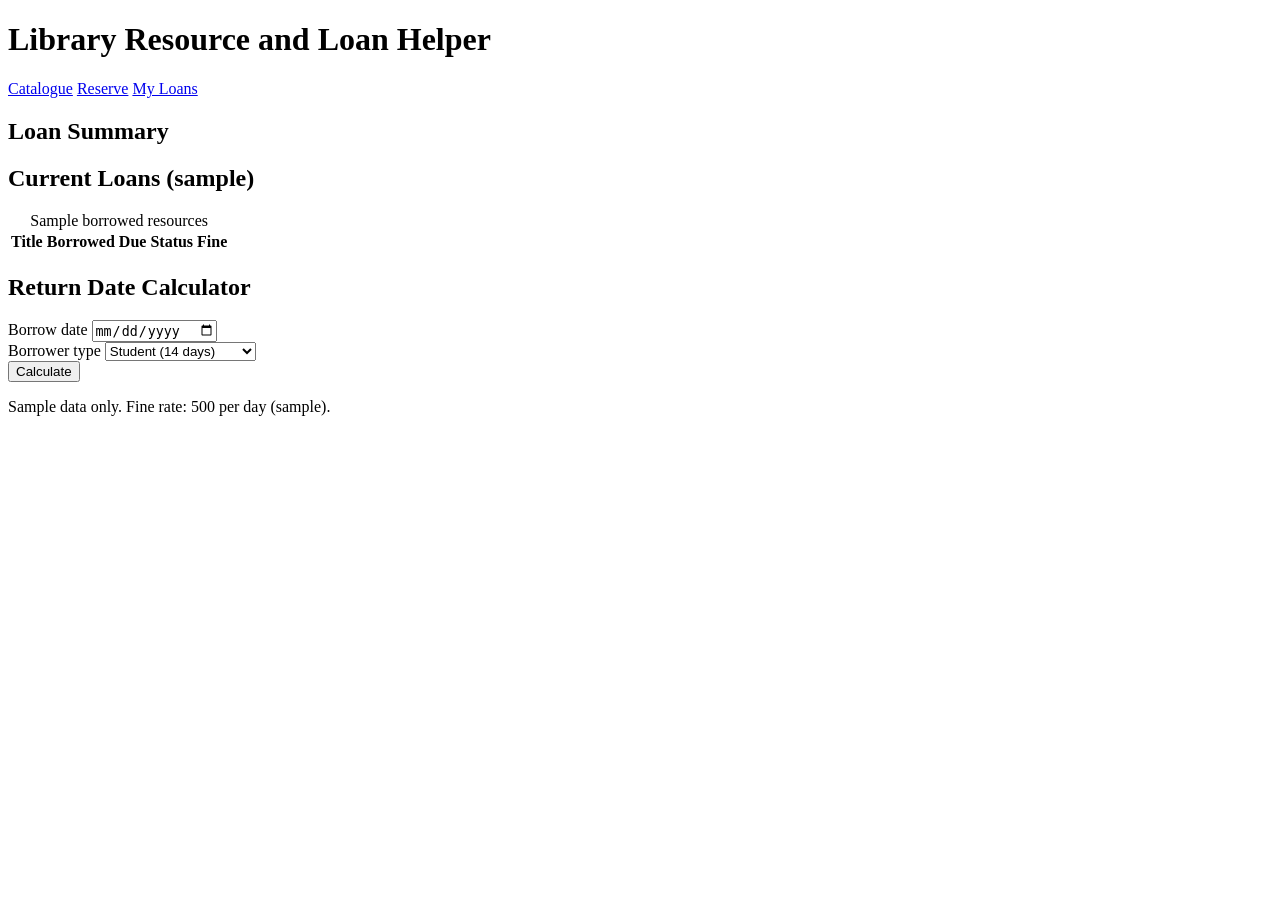
==== loans.html @ 86d77191 "Add files via upload" ====
<!DOCTYPE html>
<html lang="en">
<head>
  <meta charset="UTF-8">
  <meta name="viewport" content="width=device-width, initial-scale=1.0">
  <title>My Loans | Library Helper</title>
  <link rel="stylesheet" href="css/style.css">
</head>
<body>

  <header class="site-header">
    <h1>Library Resource and Loan Helper</h1>
    <nav aria-label="Main navigation">
      <a href="index.html">Catalogue</a>
      <a href="reserve.html">Reserve</a>
      <a href="loans.html" aria-current="page">My Loans</a>
    </nav>
  </header>

  <main>
    <section aria-labelledby="summary-heading">
      <h2 id="summary-heading">Loan Summary</h2>
      <p id="loanSummary" aria-live="polite"></p>
    </section>

    <section aria-labelledby="loans-heading">
      <h2 id="loans-heading">Current Loans (sample)</h2>
      <div class="table-wrap">
        <table>
          <caption>Sample borrowed resources</caption>
          <thead>
            <tr>
              <th scope="col">Title</th>
              <th scope="col">Borrowed</th>
              <th scope="col">Due</th>
              <th scope="col">Status</th>
              <th scope="col">Fine</th>
            </tr>
          </thead>
          <tbody id="loanTable"></tbody>
        </table>
      </div>
    </section>

    <section aria-labelledby="calc-heading">
      <h2 id="calc-heading">Return Date Calculator</h2>
      <form id="calcForm" novalidate>
        <div class="form-group">
          <label for="borrowDate">Borrow date</label>
          <input type="date" id="borrowDate">
        </div>
        <div class="form-group">
          <label for="userGroup">Borrower type</label>
          <select id="userGroup">
            <option value="14">Student (14 days)</option>
            <option value="30">Lecturer (30 days)</option>
            <option value="21">Library staff (21 days)</option>
          </select>
        </div>
        <button type="submit" class="btn">Calculate</button>
      </form>
      <div id="calcResult" role="status" aria-live="polite" hidden></div>
    </section>
  </main>

  <footer><p>Sample data only. Fine rate: 500 per day (sample).</p></footer>

  <script src="js/data.js"></script>
  <script src="js/loans.js"></script>
</body>
</html>
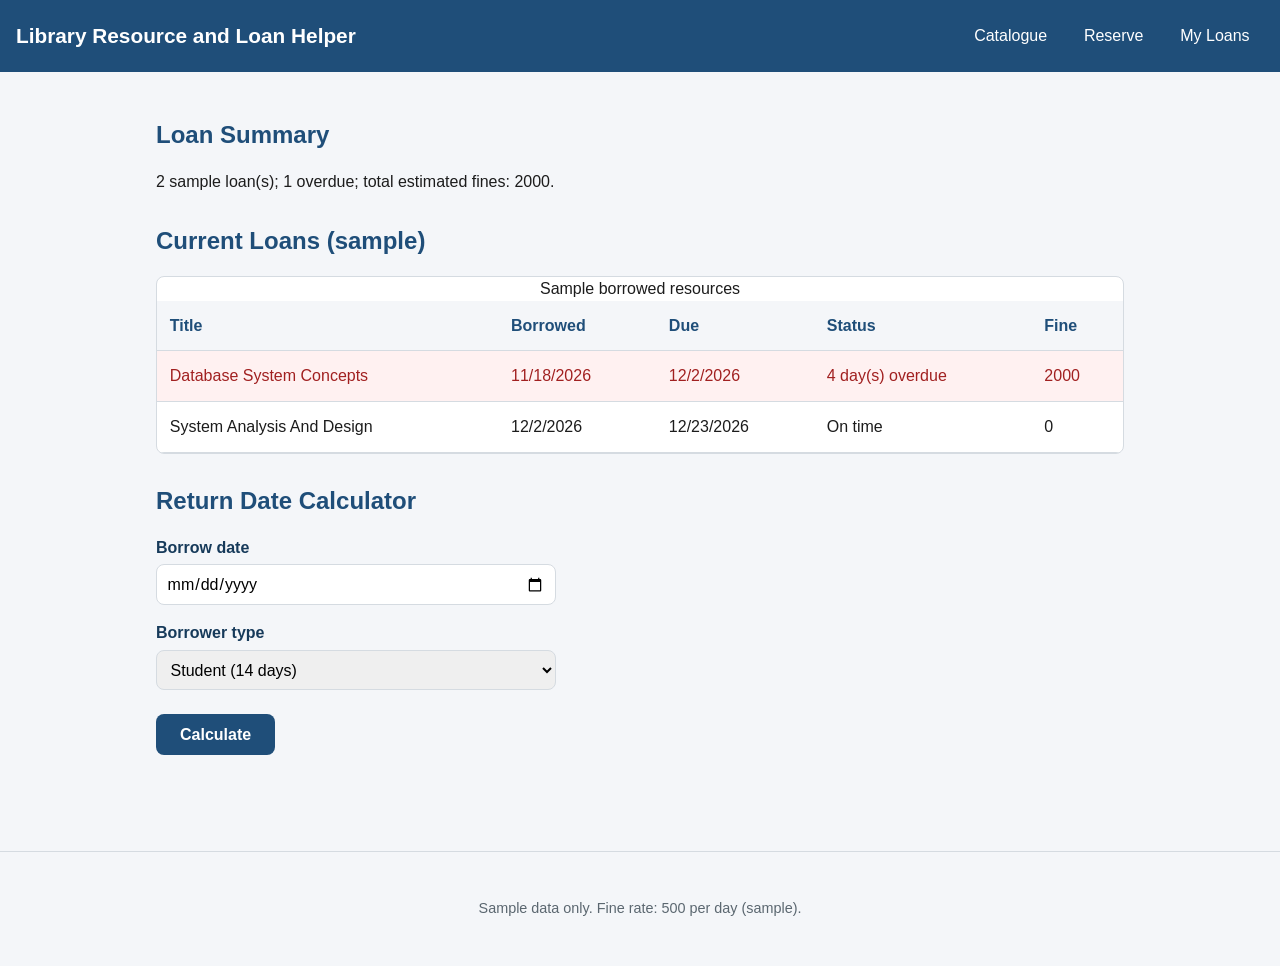
==== commit bff4b6b4: "finished project" ====
--- a/loans.html
+++ b/loans.html
@@ -1,71 +1,71 @@
-<!DOCTYPE html>
-<html lang="en">
-<head>
-  <meta charset="UTF-8">
-  <meta name="viewport" content="width=device-width, initial-scale=1.0">
-  <title>My Loans | Library Helper</title>
-  <link rel="stylesheet" href="css/style.css">
-</head>
-<body>
-
-  <header class="site-header">
-    <h1>Library Resource and Loan Helper</h1>
-    <nav aria-label="Main navigation">
-      <a href="index.html">Catalogue</a>
-      <a href="reserve.html">Reserve</a>
-      <a href="loans.html" aria-current="page">My Loans</a>
-    </nav>
-  </header>
-
-  <main>
-    <section aria-labelledby="summary-heading">
-      <h2 id="summary-heading">Loan Summary</h2>
-      <p id="loanSummary" aria-live="polite"></p>
-    </section>
-
-    <section aria-labelledby="loans-heading">
-      <h2 id="loans-heading">Current Loans (sample)</h2>
-      <div class="table-wrap">
-        <table>
-          <caption>Sample borrowed resources</caption>
-          <thead>
-            <tr>
-              <th scope="col">Title</th>
-              <th scope="col">Borrowed</th>
-              <th scope="col">Due</th>
-              <th scope="col">Status</th>
-              <th scope="col">Fine</th>
-            </tr>
-          </thead>
-          <tbody id="loanTable"></tbody>
-        </table>
-      </div>
-    </section>
-
-    <section aria-labelledby="calc-heading">
-      <h2 id="calc-heading">Return Date Calculator</h2>
-      <form id="calcForm" novalidate>
-        <div class="form-group">
-          <label for="borrowDate">Borrow date</label>
-          <input type="date" id="borrowDate">
-        </div>
-        <div class="form-group">
-          <label for="userGroup">Borrower type</label>
-          <select id="userGroup">
-            <option value="14">Student (14 days)</option>
-            <option value="30">Lecturer (30 days)</option>
-            <option value="21">Library staff (21 days)</option>
-          </select>
-        </div>
-        <button type="submit" class="btn">Calculate</button>
-      </form>
-      <div id="calcResult" role="status" aria-live="polite" hidden></div>
-    </section>
-  </main>
-
-  <footer><p>Sample data only. Fine rate: 500 per day (sample).</p></footer>
-
-  <script src="js/data.js"></script>
-  <script src="js/loans.js"></script>
-</body>
-</html>
+<!DOCTYPE html>
+<html lang="en">
+<head>
+  <meta charset="UTF-8">
+  <meta name="viewport" content="width=device-width, initial-scale=1.0">
+  <title>My Loans | Library Helper</title>
+  <link rel="stylesheet" href="css/style.css">
+</head>
+<body>
+
+  <header class="site-header">
+    <h1>Library Resource and Loan Helper</h1>
+    <nav aria-label="Main navigation">
+      <a href="index.html">Catalogue</a>
+      <a href="reserve.html">Reserve</a>
+      <a href="loans.html" aria-current="page">My Loans</a>
+    </nav>
+  </header>
+
+  <main>
+    <section aria-labelledby="summary-heading">
+      <h2 id="summary-heading">Loan Summary</h2>
+      <p id="loanSummary" aria-live="polite"></p>
+    </section>
+
+    <section aria-labelledby="loans-heading">
+      <h2 id="loans-heading">Current Loans (sample)</h2>
+      <div class="table-wrap">
+        <table>
+          <caption>Sample borrowed resources</caption>
+          <thead>
+            <tr>
+              <th scope="col">Title</th>
+              <th scope="col">Borrowed</th>
+              <th scope="col">Due</th>
+              <th scope="col">Status</th>
+              <th scope="col">Fine</th>
+            </tr>
+          </thead>
+          <tbody id="loanTable"></tbody>
+        </table>
+      </div>
+    </section>
+
+    <section aria-labelledby="calc-heading">
+      <h2 id="calc-heading">Return Date Calculator</h2>
+      <form id="calcForm" novalidate>
+        <div class="form-group">
+          <label for="borrowDate">Borrow date</label>
+          <input type="date" id="borrowDate">
+        </div>
+        <div class="form-group">
+          <label for="userGroup">Borrower type</label>
+          <select id="userGroup">
+            <option value="14">Student (14 days)</option>
+            <option value="30">Lecturer (30 days)</option>
+            <option value="21">Library staff (21 days)</option>
+          </select>
+        </div>
+        <button type="submit" class="btn">Calculate</button>
+      </form>
+      <div id="calcResult" role="status" aria-live="polite" hidden></div>
+    </section>
+  </main>
+
+  <footer><p>Sample data only. Fine rate: 500 per day (sample).</p></footer>
+
+  <script src="js/data.js"></script>
+  <script src="js/loans.js"></script>
+</body>
+</html>
--- a/css/style.css
+++ b/css/style.css
@@ -0,0 +1,242 @@
+/* ---------- 1. Global reset and variables ---------- */
+*,
+*::before,
+*::after {
+  Box-sizing: border-box;
+}
+
+:root {
+  --primary: #1f4e79;
+  --primary-dark: #163a5a;
+  --accent: #f2a900;
+  --bg: #f4f6f9;
+  --surface: #ffffff;
+  --text: #1c1c1c;
+  --muted: #5b6770;
+  --border: #d5dbe1;
+  --success-bg: #e3f6e8;
+  --success-text: #1b6b34;
+  --error-bg: #fde8e8;
+  --error-text: #a12020;
+  --radius: 8px;
+  --space: 1rem;
+}
+
+Body {
+  Margin: 0;
+  Font-family: “Segoe UI”, Arial, sans-serif;
+  Line-height: 1.5;
+  Color: var(--text);
+  Background: var(--bg);
+}
+
+H1, h2, h3 { line-height: 1.25; }
+H2 { color: var(--primary); margin-top: 2rem; }
+
+/* ---------- 2. Header and navigation (Flexbox) ---------- */
+.site-header {
+  Display: flex;
+  Flex-direction: column;
+  Gap: 0.5rem;
+  Padding: var(--space);
+  Background: var(--primary);
+  Color: #fff;
+}
+
+.site-header h1 {
+  Margin: 0;
+  Font-size: 1.3rem;
+}
+
+.site-header nav {
+  Display: flex;
+  Flex-wrap: wrap;
+  Gap: 0.5rem;
+}
+
+.site-header nav a {
+  Color: #fff;
+  Text-decoration: none;
+  Padding: 0.5rem 0.9rem;
+  Border-radius: var(--radius);
+  Transition: background 0.2s;
+}
+
+.site-header nav a:hover,
+.site-header nav a[aria-current=”page”] {
+  Background: var(--primary-dark);
+  Border-bottom: 3px solid var(--accent);
+}
+
+/* ---------- 3. Main layout ---------- */
+Main {
+  Max-width: 1000px;
+  Margin: 0 auto;
+  Padding: var(--space);
+}
+
+Section {
+  Margin-bottom: 2rem;
+}
+
+/* ---------- 4. Forms (Reserve & Calculator) ---------- */
+.form-group {
+  Margin-bottom: 1rem;
+  Display: flex;
+  Flex-direction: column;
+  Gap: 0.3rem;
+}
+
+Label {
+  Font-weight: 600;
+  Color: var(--primary-dark);
+}
+
+Input, select, textarea {
+  Padding: 0.6rem;
+  Border: 1px solid var(--border);
+  Border-radius: var(--radius);
+  Font-family: inherit;
+  Font-size: 1rem;
+  Width: 100%;
+  Max-width: 400px;
+}
+
+Input:focus, select:focus, textarea:focus {
+  Outline: 2px solid var(--accent);
+  Border-color: transparent;
+}
+
+.error {
+  Color: var(--error-text);
+  Font-size: 0.85rem;
+  Font-weight: 600;
+}
+
+/* ---------- 5. Buttons ---------- */
+.btn {
+  Background: var(--primary);
+  Color: white;
+  Border: none;
+  Padding: 0.7rem 1.5rem;
+  Font-size: 1rem;
+  Border-radius: var(--radius);
+  Cursor: pointer;
+  Font-weight: bold;
+  Margin-top: 0.5rem;
+}
+
+.btn:hover {
+  Background: var(--primary-dark);
+}
+
+/* ---------- 6. Messages (Success / Error) ---------- */
+.message {
+  Padding: 1rem;
+  Border-radius: var(--radius);
+  Margin-bottom: 1rem;
+  Font-weight: 500;
+}
+
+.message-error {
+  Background: var(--error-bg);
+  Color: var(--error-text);
+  Border: 1px solid var(--error-text);
+}
+
+.message-success {
+  Background: var(--success-bg);
+  Color: var(--success-text);
+  Border: 1px solid var(--success-text);
+}
+
+/* ---------- 7. Catalogue Grid (CSS Grid) ---------- */
+.card-grid {
+  Display: grid;
+  Grid-template-columns: 1fr; /* Mobile: 1 column */
+  Gap: 1rem;
+  Margin-top: 1rem;
+}
+
+.card {
+  Background: var(--surface);
+  Padding: 1rem;
+  Border-radius: var(--radius);
+  Border: 1px solid var(--border);
+  Box-shadow: 0 2px 4px rgba(0,0,0,0.05);
+  Display: flex;
+  Flex-direction: column;
+  Gap: 0.5rem;
+}
+
+.status {
+  Display: inline-block;
+  Padding: 0.2rem 0.6rem;
+  Border-radius: 99px;
+  Font-size: 0.8rem;
+  Font-weight: bold;
+  Align-self: flex-start;
+}
+
+.status.available { background: var(--success-bg); color: var(--success-text); }
+.status.borrowed { background: var(--error-bg); color: var(--error-text); }
+
+/* ---------- 8. Loans Table ---------- */
+.table-wrap {
+  Overflow-x: auto; /* Scroll horizontally on mobile */
+  Background: var(--surface);
+  Border-radius: var(--radius);
+  Border: 1px solid var(--border);
+}
+
+Table {
+  Width: 100%;
+  Border-collapse: collapse;
+  Text-align: left;
+}
+
+Th, td {
+  Padding: 0.8rem;
+  Border-bottom: 1px solid var(--border);
+}
+
+Th {
+  Background: var(--bg);
+  Color: var(--primary);
+  Font-weight: bold;
+}
+
+.row-overdue {
+  Background: #fff1f1;
+  Color: var(--error-text);
+}
+
+/* ---------- 9. Footer ---------- */
+Footer {
+  Text-align: center;
+  Padding: 2rem var(--space);
+  Color: var(--muted);
+  Font-size: 0.9rem;
+  Border-top: 1px solid var(--border);
+  Margin-top: 3rem;
+}
+
+/* ---------- 10. Responsive Media Queries ---------- */
+/* Tablet */
+@media (min-width: 600px) {
+  .card-grid {
+    Grid-template-columns: repeat(2, 1fr); /* 2 columns */
+  }
+  .site-header {
+    Flex-direction: row;
+    Justify-content: space-between;
+    Align-items: center;
+  }
+}
+
+/* Desktop */
+@media (min-width: 900px) {
+  .card-grid {
+    Grid-template-columns: repeat(3, 1fr); /* 3 columns */
+  }
+}
